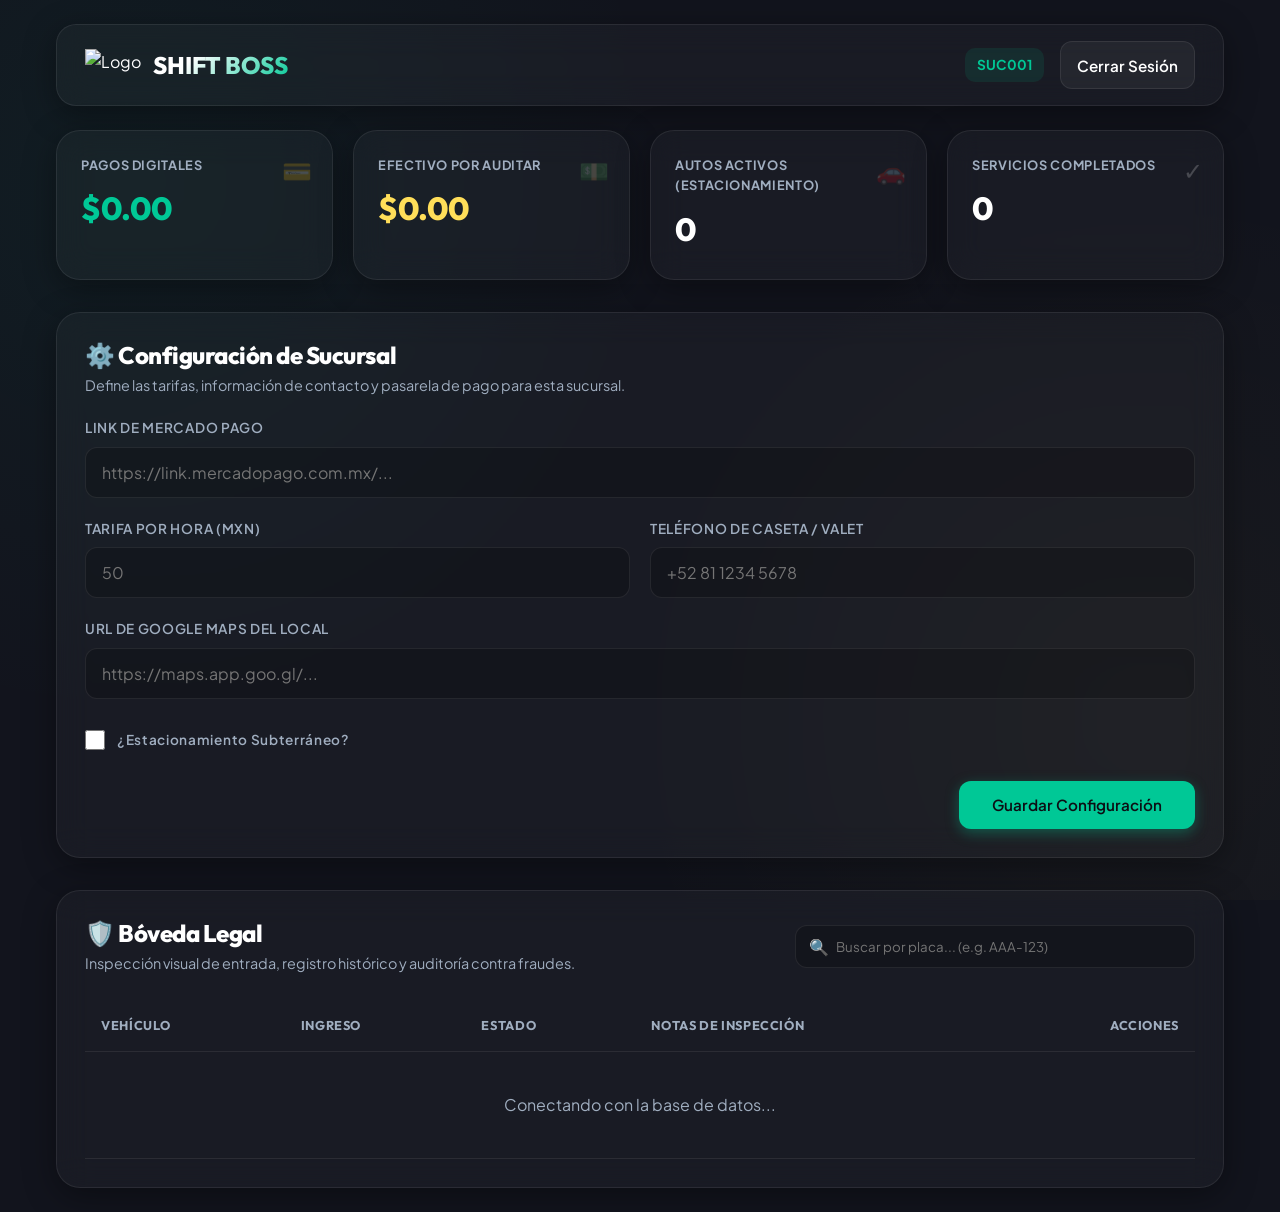
==== boss-dashboard.html @ c55bbbf1 "Add files via upload" ====
<!DOCTYPE html>
<html lang="es">
<head>
    <meta charset="UTF-8">
    <meta name="viewport" content="width=device-width, initial-scale=1.0">
    <title>Panel de Administración | Shift</title>
    
    <!-- Favicon / PWA Icon -->
    <link rel="icon" type="image/png" href="https://i.imgur.com/kLlDof4.png">
    
    <!-- Hojas de estilo -->
    <link rel="stylesheet" href="style.css">
    
    <style>
        .dashboard-header {
            display: flex;
            justify-content: space-between;
            align-items: center;
            padding: 16px 28px;
            margin-bottom: 24px;
        }

        .header-brand {
            display: flex;
            align-items: center;
            gap: 12px;
        }

        .header-actions {
            display: flex;
            align-items: center;
            gap: 16px;
        }

        .sucursal-tag {
            background: var(--primary-bg);
            color: var(--primary);
            padding: 6px 12px;
            border-radius: 10px;
            font-size: 0.85rem;
            font-weight: 700;
        }

        /* Tarjetas de Métricas */
        .metrics-grid {
            display: grid;
            grid-template-columns: repeat(4, 1fr);
            gap: 20px;
            margin-bottom: 32px;
        }

        @media (max-width: 1024px) {
            .metrics-grid {
                grid-template-columns: repeat(2, 1fr);
            }
        }

        @media (max-width: 600px) {
            .metrics-grid {
                grid-template-columns: 1fr;
            }
        }

        .metric-card {
            padding: 24px;
            text-align: left;
            position: relative;
        }

        .metric-title {
            font-size: 0.8rem;
            color: var(--text-secondary);
            text-transform: uppercase;
            letter-spacing: 0.05em;
            margin-bottom: 8px;
            font-weight: 700;
        }

        .metric-value {
            font-family: var(--font-title);
            font-size: 2rem;
            font-weight: 800;
            color: #FFFFFF;
        }

        .metric-value.highlight {
            color: var(--primary);
        }

        .metric-value.alert-value {
            color: var(--warning);
        }

        .metric-icon {
            position: absolute;
            top: 20px;
            right: 20px;
            font-size: 1.5rem;
            opacity: 0.2;
        }

        /* Bóveda Legal Table */
        .vault-section {
            padding: 28px;
        }

        .vault-header {
            display: flex;
            justify-content: space-between;
            align-items: center;
            margin-bottom: 24px;
            gap: 16px;
        }

        @media (max-width: 768px) {
            .vault-header {
                flex-direction: column;
                align-items: stretch;
            }
        }

        .search-container {
            position: relative;
            flex-grow: 1;
            max-width: 400px;
        }

        .search-input {
            width: 100%;
            padding: 12px 16px 12px 40px;
            background: rgba(0, 0, 0, 0.2);
            border: 1px solid var(--border-color);
            border-radius: 12px;
            color: #FFFFFF;
            font-family: var(--font-body);
            transition: var(--transition-smooth);
        }

        .search-input:focus {
            outline: none;
            border-color: var(--primary);
            background: rgba(0, 0, 0, 0.4);
        }

        .search-icon {
            position: absolute;
            left: 14px;
            top: 50%;
            transform: translateY(-50%);
            color: var(--text-secondary);
            font-size: 1rem;
        }

        /* Estilo de tabla */
        .table-responsive {
            width: 100%;
            overflow-x: auto;
        }

        .vault-table {
            width: 100%;
            border-collapse: collapse;
            text-align: left;
        }

        .vault-table th, .vault-table td {
            padding: 16px;
            border-bottom: 1px solid var(--border-color);
        }

        .vault-table th {
            font-family: var(--font-title);
            font-weight: 700;
            color: var(--text-secondary);
            text-transform: uppercase;
            font-size: 0.8rem;
            letter-spacing: 0.05em;
        }

        .vault-table tr:hover td {
            background: rgba(255, 255, 255, 0.01);
        }

        .vault-table td .plate-badge {
            font-family: var(--font-title);
            font-weight: 700;
            letter-spacing: 0.05em;
            font-size: 1.1rem;
            color: #FFFFFF;
        }

        /* Modal Detalles Bóveda */
        .modal-overlay {
            position: fixed;
            top: 0; left: 0; width: 100%; height: 100%;
            background: rgba(18, 20, 29, 0.95);
            backdrop-filter: blur(8px);
            z-index: 2000;
            display: none;
            align-items: center;
            justify-content: center;
            padding: 16px;
        }

        .modal-content {
            width: 100%;
            max-width: 800px;
            padding: 32px;
            max-height: 90vh;
            overflow-y: auto;
            position: relative;
        }

        .modal-close {
            position: absolute;
            top: 16px;
            right: 16px;
            background: transparent;
            border: none;
            color: var(--text-secondary);
            font-size: 1.5rem;
            cursor: pointer;
        }

        .photos-grid-detail {
            display: grid;
            grid-template-columns: repeat(5, 1fr);
            gap: 12px;
            margin-top: 20px;
        }

        @media (max-width: 768px) {
            .photos-grid-detail {
                grid-template-columns: repeat(2, 1fr);
            }
        }

        .photo-detail-item {
            border-radius: 12px;
            overflow: hidden;
            border: 1px solid var(--border-color);
            aspect-ratio: 1;
            position: relative;
            cursor: pointer;
        }

        .photo-detail-item img {
            width: 100%;
            height: 100%;
            object-fit: cover;
            transition: transform 0.3s ease;
        }

        .photo-detail-item:hover img {
            transform: scale(1.1);
        }

        .photo-label {
            position: absolute;
            bottom: 8px;
            left: 8px;
            background: rgba(0,0,0,0.8);
            color: white;
            font-size: 0.65rem;
            padding: 2px 6px;
            border-radius: 4px;
            font-weight: 600;
            text-transform: uppercase;
        }

        /* Loader */
        .spinner-overlay {
            position: fixed;
            top: 0; left: 0; width: 100%; height: 100%;
            background: rgba(18, 20, 29, 0.8);
            z-index: 3000;
            display: none;
            align-items: center;
            justify-content: center;
        }

        .spinner {
            width: 50px; height: 50px;
            border: 5px solid rgba(255,255,255,0.1);
            border-top: 5px solid var(--primary);
            border-radius: 50%;
            animation: spin 1s linear infinite;
        }

        @keyframes spin {
            0% { transform: rotate(0deg); }
            100% { transform: rotate(360deg); }
        }

        @media (max-width: 600px) {
            #config-form {
                grid-template-columns: 1fr !important;
            }
            #config-form > div {
                grid-column: span 1 !important;
            }

            /* Tabla de Bóveda Legal responsiva en móvil */
            .vault-table, .vault-table tbody, .vault-table tr, .vault-table td {
                display: block;
                width: 100%;
            }

            .vault-table thead {
                display: none;
            }

            .vault-table tr {
                background: rgba(255, 255, 255, 0.02);
                border: 1px solid var(--border-color);
                border-radius: 16px;
                padding: 16px;
                margin-bottom: 16px;
            }

            .vault-table td {
                padding: 10px 0;
                border-bottom: 1px solid rgba(255, 255, 255, 0.04);
                display: flex;
                justify-content: space-between;
                align-items: center;
                text-align: right;
            }

            .vault-table td:last-child {
                border-bottom: none;
                padding-bottom: 0;
                margin-top: 8px;
            }

            .vault-table td::before {
                content: attr(data-label);
                font-family: var(--font-title);
                font-weight: 700;
                color: var(--text-secondary);
                text-transform: uppercase;
                font-size: 0.75rem;
                text-align: left;
            }
        }
    </style>
</head>
<body>

    <!-- Spinner -->
    <div id="loading-spinner" class="spinner-overlay">
        <div class="spinner"></div>
    </div>

    <!-- Contenedor principal -->
    <div class="app-container">
        
        <!-- Header -->
        <header class="navbar glass-panel dashboard-header">
            <div class="header-brand">
                <img src="https://i.imgur.com/NQ2yinY.png" alt="Logo" style="height: 32px;">
                <span class="brand-name">SHIFT BOSS</span>
            </div>
            <div class="header-actions">
                <span class="sucursal-tag" id="sucursal-badge">SUC001</span>
                <button id="btn-logout" class="btn btn-secondary" style="padding: 8px 16px;">Cerrar Sesión</button>
            </div>
        </header>

        <!-- Fila de Métricas -->
        <section class="metrics-grid">
            <!-- Pagos Digitales Stripe -->
            <div class="glass-panel metric-card">
                <span class="metric-icon">💳</span>
                <div class="metric-title">Pagos Digitales</div>
                <div class="metric-value highlight" id="metric-stripe">$0.00</div>
            </div>

            <!-- Efectivo por Auditar -->
            <div class="glass-panel metric-card">
                <span class="metric-icon">💵</span>
                <div class="metric-title">Efectivo por Auditar</div>
                <div class="metric-value alert-value" id="metric-cash">$0.00</div>
            </div>

            <!-- Vehículos Activos -->
            <div class="glass-panel metric-card">
                <span class="metric-icon">🚗</span>
                <div class="metric-title">Autos Activos (Estacionamiento)</div>
                <div class="metric-value" id="metric-active">0</div>
            </div>

            <!-- Autos Entregados -->
            <div class="glass-panel metric-card">
                <span class="metric-icon">✓</span>
                <div class="metric-title">Servicios Completados</div>
                <div class="metric-value" id="metric-delivered">0</div>
            </div>
        </section>

        <!-- Configuración de Sucursal -->
        <section class="glass-panel" style="padding: 28px; margin-bottom: 32px;">
            <h2 style="font-family: var(--font-title); margin-bottom: 4px;">⚙️ Configuración de Sucursal</h2>
            <p style="font-size: 0.9rem; color: var(--text-secondary); margin-bottom: 20px;">
                Define las tarifas, información de contacto y pasarela de pago para esta sucursal.
            </p>
            <form id="config-form" style="display: grid; grid-template-columns: repeat(2, 1fr); gap: 20px;">
                <div class="form-group" style="grid-column: span 2; margin-bottom: 0;">
                    <label for="payment-link-input" class="form-label">Link de Mercado Pago</label>
                    <input type="url" id="payment-link-input" class="form-control" placeholder="https://link.mercadopago.com.mx/..." autocomplete="off">
                </div>
                <div class="form-group" style="margin-bottom: 0;">
                    <label for="tarifa-input" class="form-label">Tarifa por Hora (MXN)</label>
                    <input type="number" id="tarifa-input" class="form-control" placeholder="50" min="0" autocomplete="off">
                </div>
                <div class="form-group" style="margin-bottom: 0;">
                    <label for="phone-input" class="form-label">Teléfono de Caseta / Valet</label>
                    <input type="tel" id="phone-input" class="form-control" placeholder="+52 81 1234 5678" autocomplete="off">
                </div>
                <div class="form-group" style="grid-column: span 2; margin-bottom: 0;">
                    <label for="maps-input" class="form-label">URL de Google Maps del Local</label>
                    <input type="url" id="maps-input" class="form-control" placeholder="https://maps.app.goo.gl/..." autocomplete="off">
                </div>
                <div class="form-group" style="grid-column: span 2; flex-direction: row; align-items: center; gap: 12px; margin-top: 10px; margin-bottom: 0;">
                    <input type="checkbox" id="sotano-checkbox" style="width: 20px; height: 20px; accent-color: var(--primary); cursor: pointer;">
                    <label for="sotano-checkbox" class="form-label" style="margin-bottom: 0; cursor: pointer; text-transform: none;">¿Estacionamiento Subterráneo?</label>
                </div>
                <div style="grid-column: span 2; text-align: right; margin-top: 10px;">
                    <button type="button" id="btn-save-config" class="btn btn-primary" style="padding: 12px 32px;">Guardar Configuración</button>
                </div>
            </form>
        </section>

        <!-- Bóveda Legal -->
        <section class="glass-panel vault-section">
            <div class="vault-header">
                <div>
                    <h2 style="font-family: var(--font-title); margin-bottom: 4px;">🛡️ Bóveda Legal</h2>
                    <p style="font-size: 0.9rem; color: var(--text-secondary);">Inspección visual de entrada, registro histórico y auditoría contra fraudes.</p>
                </div>
                
                <!-- Buscador por Placas -->
                <div class="search-container">
                    <span class="search-icon">🔍</span>
                    <input type="text" id="vault-search" class="search-input" placeholder="Buscar por placa... (e.g. AAA-123)">
                </div>
            </div>

            <div class="table-responsive">
                <table class="vault-table">
                    <thead>
                        <tr>
                            <th>Vehículo</th>
                            <th>Ingreso</th>
                            <th>Estado</th>
                            <th>Notas de Inspección</th>
                            <th style="text-align: right;">Acciones</th>
                        </tr>
                    </thead>
                    <tbody id="vault-table-body">
                        <tr>
                            <td colspan="5" style="text-align: center; color: var(--text-secondary); padding: 40px 0;">
                                Conectando con la base de datos...
                            </td>
                        </tr>
                    </tbody>
                </table>
            </div>
        </section>

    </div>

    <!-- MODAL DETALLES AUTO (BÓVEDA LEGAL) -->
    <div id="modal-detalle" class="modal-overlay">
        <div class="glass-panel modal-content">
            <button class="modal-close" id="btn-close-modal">&times;</button>
            
            <div style="border-bottom: 1px solid var(--border-color); padding-bottom: 20px; margin-bottom: 24px;">
                <span style="font-size: 0.8rem; color: var(--text-secondary); font-weight: 700; text-transform: uppercase; letter-spacing: 0.05em;">Expediente de Vehículo</span>
                <h2 style="font-family: var(--font-title); font-size: 2.2rem; color: var(--primary); margin-top: 4px;" id="modal-detail-plate">AAA-123-A</h2>
                <div style="font-size: 0.85rem; color: var(--text-secondary); margin-top: 4px;" id="modal-detail-time">Ingreso: 05/06/2026 18:00</div>
            </div>

            <!-- Notas de daños -->
            <div class="form-group" style="margin-bottom: 28px;">
                <label class="form-label">Notas de inspección registradas</label>
                <div style="padding: 16px; background: rgba(0,0,0,0.2); border-radius: 12px; border: 1px solid var(--border-color); color: #FFFFFF;" id="modal-detail-notes">
                    Ninguna nota de daños registrada al ingreso.
                </div>
            </div>

            <!-- Fotos de inspección en alta calidad -->
            <label class="form-label">Fotografías Obligatorias de Inspección (5 Ángulos)</label>
            <div class="photos-grid-detail" id="modal-detail-photos">
                <!-- Inyectadas por JS -->
            </div>
        </div>
    </div>

    <!-- SCRIPT DE FIREBASE Y LÓGICA -->
    <script type="module">
        import { db } from "./firebase-config.js";
        import { 
            collection, 
            onSnapshot, 
            query, 
            where,
            doc,
            getDoc,
            setDoc
        } from "https://www.gstatic.com/firebasejs/10.8.0/firebase-firestore.js";

        // Protección de Ruta
        const sucursal = localStorage.getItem('shift_sucursal');
        const role = localStorage.getItem('shift_role');
        const session = localStorage.getItem('shift_session');

        if (!session || role !== 'boss' || !sucursal) {
            window.location.href = 'login.html';
        }

        document.getElementById('sucursal-badge').textContent = sucursal;

        // Configuración de Sucursal
        let tarifaHora = 50;
        const sucursalDocRef = doc(db, "sucursales", sucursal);

        async function loadSucursalConfig() {
            try {
                const docSnap = await getDoc(sucursalDocRef);
                if (docSnap.exists()) {
                    const sData = docSnap.data();
                    if (sData.paymentLink) document.getElementById('payment-link-input').value = sData.paymentLink;
                    if (sData.tarifaHora !== undefined) {
                        tarifaHora = Number(sData.tarifaHora);
                        document.getElementById('tarifa-input').value = tarifaHora;
                    } else {
                        document.getElementById('tarifa-input').value = 50;
                    }
                    if (sData.telefono) document.getElementById('phone-input').value = sData.telefono;
                    if (sData.ubicacionUrl) document.getElementById('maps-input').value = sData.ubicacionUrl;
                    if (sData.esSotano !== undefined) document.getElementById('sotano-checkbox').checked = sData.esSotano;
                } else {
                    document.getElementById('tarifa-input').value = 50;
                }
                updateMetrics();
            } catch (err) {
                console.error("Error al cargar configuración de sucursal:", err);
            }
        }
        loadSucursalConfig();

        // Guardar Configuración de Sucursal
        document.getElementById('btn-save-config').addEventListener('click', async () => {
            const paymentLink = document.getElementById('payment-link-input').value.trim();
            const tarifaInput = document.getElementById('tarifa-input').value.trim();
            const telefono = document.getElementById('phone-input').value.trim();
            const ubicacionUrl = document.getElementById('maps-input').value.trim();
            const esSotano = document.getElementById('sotano-checkbox').checked;

            if (tarifaInput === "" || isNaN(tarifaInput) || Number(tarifaInput) < 0) {
                alert("Por favor ingresa una tarifa por hora válida (mayor o igual a 0).");
                return;
            }

            const parsedTarifa = Number(tarifaInput);
            
            const spinner = document.getElementById('loading-spinner');
            spinner.style.display = 'flex';

            try {
                await setDoc(sucursalDocRef, {
                    paymentLink: paymentLink,
                    tarifaHora: parsedTarifa,
                    telefono: telefono,
                    ubicacionUrl: ubicacionUrl,
                    esSotano: esSotano
                }, { merge: true });
                
                tarifaHora = parsedTarifa;
                updateMetrics();
                alert("Configuración de sucursal guardada exitosamente.");
            } catch (err) {
                console.error("Error al guardar configuración:", err);
                alert("Ocurrió un error al guardar la configuración.");
            } finally {
                spinner.style.display = 'none';
            }
        });

        // Cierre de Sesión
        document.getElementById('btn-logout').addEventListener('click', () => {
            localStorage.clear();
            window.location.href = 'login.html';
        });

        // Buscador de Placas
        const searchInput = document.getElementById('vault-search');
        let allTickets = [];

        searchInput.addEventListener('input', () => {
            filterAndRenderTable();
        });

        // Modales
        const modalDetalle = document.getElementById('modal-detalle');
        document.getElementById('btn-close-modal').addEventListener('click', () => {
            modalDetalle.style.display = 'none';
        });

        // Suscripción Real-Time a Firestore de la sucursal
        const qBranchTickets = query(
            collection(db, "tickets"),
            where("sucursalId", "==", sucursal)
        );

        const spinner = document.getElementById('loading-spinner');
        spinner.style.display = 'flex';

        onSnapshot(qBranchTickets, (snapshot) => {
            spinner.style.display = 'none';
            allTickets = [];
            
            snapshot.forEach(docSnap => {
                allTickets.push({
                    id: docSnap.id,
                    ...docSnap.data()
                });
            });

            // Ordenar por fecha de creación desc
            allTickets.sort((a, b) => {
                const dateA = a.createdAt?.toDate() || new Date(0);
                const dateB = b.createdAt?.toDate() || new Date(0);
                return dateB - dateA;
            });

            updateMetrics();
            filterAndRenderTable();

        }, (err) => {
            console.error("Dashboard subscription error:", err);
            spinner.style.display = 'none';
            document.getElementById('vault-table-body').innerHTML = `
                <tr>
                    <td colspan="5" style="text-align: center; color: var(--danger); padding: 40px 0;">
                        Error al conectar con la base de datos en tiempo real. Por favor configura firebase-config.js.
                    </td>
                </tr>`;
        });

        // Calcular Métricas
        function updateMetrics() {
            let digitalRevenue = 0;
            let cashRevenue = 0;
            let activeCount = 0;
            let deliveredCount = 0;

            allTickets.forEach(t => {
                // Calcular cobro basado en tarifaHora dinámica de la sucursal (por hora o fracción)
                let price = tarifaHora;
                if (t.createdAt && t.updatedAt) {
                    const entry = t.createdAt.toDate();
                    const exit = t.updatedAt.toDate();
                    const diffMins = Math.floor((exit - entry) / 60000);
                    const hours = Math.max(1, Math.ceil(diffMins / 60));
                    price = hours * tarifaHora;
                }

                // Sumar ingresos si está pagado o entregado
                if (t.status === 'pagado' || t.status === 'entregado') {
                    if (t.metodoPago === 'stripe' || t.metodoPago === 'digital') {
                        digitalRevenue += price;
                    } else if (t.metodoPago === 'efectivo') {
                        cashRevenue += price;
                    }
                }

                // Conteo de estados
                if (t.status === 'entregado') {
                    deliveredCount++;
                } else {
                    activeCount++;
                }
            });

            document.getElementById('metric-stripe').textContent = `$${digitalRevenue.toFixed(2)} MXN`;
            document.getElementById('metric-cash').textContent = `$${cashRevenue.toFixed(2)} MXN`;
            document.getElementById('metric-active').textContent = activeCount;
            document.getElementById('metric-delivered').textContent = deliveredCount;
        }

        // Renderizado e Filtro de Tabla
        function filterAndRenderTable() {
            const tableBody = document.getElementById('vault-table-body');
            const searchVal = searchInput.value.trim().toUpperCase();
            
            const filtered = allTickets.filter(t => t.plate.includes(searchVal));
            tableBody.innerHTML = '';

            if (filtered.length === 0) {
                tableBody.innerHTML = `
                    <tr>
                        <td colspan="5" style="text-align: center; color: var(--text-secondary); padding: 40px 0;">
                            No se encontraron vehículos.
                        </td>
                    </tr>`;
                return;
            }

            filtered.forEach(t => {
                const tr = document.createElement('tr');
                
                // Formato Fecha
                const dateStr = t.createdAt 
                    ? t.createdAt.toDate().toLocaleString('es-MX', { dateStyle: 'short', timeStyle: 'short' }) 
                    : 'Reciente';

                // Badge de Estado
                let statusBadge = '';
                if (t.status === 'estacionado') {
                    statusBadge = '<span class="status-badge status-estacionado">Estacionado</span>';
                } else if (t.status === 'solicitado') {
                    statusBadge = `<span class="status-badge status-solicitado">${t.metodoPago === 'efectivo' ? 'Solicitado - Efectivo' : 'Solicitado'}</span>`;
                } else if (t.status === 'pagado') {
                    statusBadge = '<span class="status-badge status-pagado">Pagado</span>';
                } else if (t.status === 'entregado') {
                    statusBadge = '<span class="status-badge status-entregado">Entregado</span>';
                }

                // Cortar notas largas
                const noteDisplay = t.notes 
                    ? (t.notes.length > 50 ? t.notes.substring(0, 50) + '...' : t.notes) 
                    : '<span style="color: rgba(255,255,255,0.25);">Sin notas de daños</span>';

                tr.innerHTML = `
                    <td data-label="Vehículo"><span class="plate-badge">${t.plate}</span></td>
                    <td data-label="Ingreso"><span style="font-size: 0.9rem; color: var(--text-secondary);">${dateStr}</span></td>
                    <td data-label="Estado">${statusBadge}</td>
                    <td data-label="Notas"><span style="font-size: 0.9rem; color: var(--text-secondary);">${noteDisplay}</span></td>
                    <td data-label="Acción" style="text-align: right;">
                        <button class="btn btn-secondary btn-detail-trigger" data-id="${t.id}" style="padding: 6px 12px; font-size: 0.8rem; width: 100%; min-height: 36px; justify-content: center;">
                            Ver Inspección
                        </button>
                    </td>
                `;

                tr.querySelector('.btn-detail-trigger').addEventListener('click', () => {
                    openDetailModal(t);
                });

                tableBody.appendChild(tr);
            });
        }

        // Abrir Modal de Bóveda Legal con Detalles Completos y 5 Fotos
        function openDetailModal(ticket) {
            document.getElementById('modal-detail-plate').textContent = ticket.plate;
            
            const dateStr = ticket.createdAt 
                ? ticket.createdAt.toDate().toLocaleString('es-MX', { dateStyle: 'medium', timeStyle: 'short' }) 
                : 'Reciente';
            document.getElementById('modal-detail-time').textContent = `Ingreso: ${dateStr}`;
            
            document.getElementById('modal-detail-notes').textContent = ticket.notes || "Ninguna nota de daños registrada al ingreso.";
            
            const photosContainer = document.getElementById('modal-detail-photos');
            photosContainer.innerHTML = '';

            const orderedKeys = ['frente', 'atras', 'izq', 'der', 'techo'];
            let count = 0;

            orderedKeys.forEach(key => {
                if (ticket.photos && ticket.photos[key]) {
                    count++;
                    const photoDiv = document.createElement('div');
                    photoDiv.className = 'photo-detail-item';
                    photoDiv.innerHTML = `
                        <img src="${ticket.photos[key]}" alt="Foto ${key}">
                        <div class="photo-label">${key}</div>
                    `;
                    
                    // Click para ver en grande en pestaña aparte
                    photoDiv.addEventListener('click', () => {
                        window.open(ticket.photos[key], '_blank');
                    });
                    
                    photosContainer.appendChild(photoDiv);
                }
            });

            if (count === 0) {
                photosContainer.innerHTML = '<div style="grid-column: span 5; text-align: center; color: var(--text-secondary); padding: 20px 0;">No se registraron fotos para este vehículo.</div>';
            }

            modalDetalle.style.display = 'flex';
        }
    </script>
</body>
</html>
---- style.css ----
@import url('https://fonts.googleapis.com/css2?family=Outfit:wght@400;600;800&family=Plus+Jakarta+Sans:wght@400;500;600;700&display=swap');

/* variables del sistema de diseño */
:root {
    --bg-base: #12141D;
    --bg-card: rgba(255, 255, 255, 0.03);
    --bg-card-hover: rgba(255, 255, 255, 0.06);
    --border-color: rgba(255, 255, 255, 0.08);
    --border-hover: rgba(255, 255, 255, 0.15);
    
    --primary: #00C896;          /* Verde Teal / Neón */
    --primary-glow: rgba(0, 200, 150, 0.35);
    --primary-bg: rgba(0, 200, 150, 0.1);
    
    --warning: #ffde59;          /* Amarillo Alerta/Pendiente */
    --warning-glow: rgba(255, 222, 89, 0.35);
    --warning-bg: rgba(255, 222, 89, 0.1);
    
    --danger: #ff5e5e;
    --danger-glow: rgba(255, 94, 94, 0.35);
    
    --text-primary: #FFFFFF;
    --text-secondary: #A0AEC0;
    
    --font-title: 'Outfit', sans-serif;
    --font-body: 'Plus Jakarta Sans', sans-serif;
    
    --glass-blur: blur(16px);
    --transition-smooth: all 0.3s cubic-bezier(0.4, 0, 0.2, 1);
}

/* reset básico */
* {
    margin: 0;
    padding: 0;
    box-sizing: border-box;
}

body {
    background-color: var(--bg-base);
    color: var(--text-primary);
    font-family: var(--font-body);
    min-height: 100vh;
    overflow-x: hidden;
    line-height: 1.6;
    background-image: 
        radial-gradient(circle at 10% 20%, rgba(0, 200, 150, 0.05) 0%, transparent 40%),
        radial-gradient(circle at 90% 80%, rgba(255, 222, 89, 0.03) 0%, transparent 40%);
    background-attachment: fixed;
    padding-top: env(safe-area-inset-top, 0px);
    padding-bottom: env(safe-area-inset-bottom, 24px);
    padding-left: env(safe-area-inset-left, 0px);
    padding-right: env(safe-area-inset-right, 0px);
}

/* tipografía */
h1, h2, h3, h4, h5, h6 {
    font-family: var(--font-title);
    font-weight: 800;
    letter-spacing: -0.02em;
    line-height: 1.2;
}

p {
    color: var(--text-secondary);
}

/* efectos glassmorphism (liquid glass) */
.glass-panel {
    background: var(--bg-card);
    backdrop-filter: var(--glass-blur);
    -webkit-backdrop-filter: var(--glass-blur);
    border: 1px solid var(--border-color);
    border-radius: 24px;
    box-shadow: 0 8px 32px 0 rgba(0, 0, 0, 0.37);
    transition: var(--transition-smooth);
}

@media (hover: hover) {
    .glass-panel:hover {
        border-color: var(--border-hover);
        background: var(--bg-card-hover);
    }
}

.glass-panel:active {
    background: rgba(255, 255, 255, 0.05);
}

/* contenedores principales */
.app-container {
    max-width: 1200px;
    margin: 0 auto;
    padding: 24px 16px;
}

/* header & navbar */
.navbar {
    display: flex;
    justify-content: space-between;
    align-items: center;
    padding: 16px 24px;
    margin-bottom: 32px;
    border-radius: 20px;
}

.brand {
    display: flex;
    align-items: center;
    gap: 12px;
}

.brand-logo {
    height: 36px;
    object-fit: contain;
}

.brand-name {
    font-size: 1.5rem;
    font-family: var(--font-title);
    font-weight: 800;
    background: linear-gradient(135deg, var(--text-primary) 30%, var(--primary) 100%);
    -webkit-background-clip: text;
    -webkit-text-fill-color: transparent;
}

/* botones premium */
.btn {
    display: inline-flex;
    align-items: center;
    justify-content: center;
    gap: 8px;
    padding: 12px 24px;
    min-height: 48px; /* Touch target standard */
    border-radius: 12px;
    font-family: var(--font-body);
    font-weight: 600;
    font-size: 0.95rem;
    cursor: pointer;
    transition: var(--transition-smooth);
    border: 1px solid transparent;
    text-decoration: none;
    touch-action: manipulation;
    user-select: none;
}

.btn:active {
    transform: scale(0.97);
}

.btn-primary {
    background-color: var(--primary);
    color: #0c0e14;
    box-shadow: 0 4px 14px 0 var(--primary-glow);
}

@media (hover: hover) {
    .btn-primary:hover {
        background-color: #00b084;
        box-shadow: 0 6px 20px 0 var(--primary-glow);
        transform: translateY(-2px);
    }
}

.btn-primary:active {
    background-color: #009670;
}

.btn-secondary {
    background-color: rgba(255, 255, 255, 0.05);
    color: var(--text-primary);
    border: 1px solid var(--border-color);
}

@media (hover: hover) {
    .btn-secondary:hover {
        background-color: rgba(255, 255, 255, 0.1);
        border-color: var(--border-hover);
        transform: translateY(-2px);
    }
}

.btn-secondary:active {
    background-color: rgba(255, 255, 255, 0.15);
}

.btn-danger {
    background-color: var(--danger);
    color: white;
    box-shadow: 0 4px 14px 0 var(--danger-glow);
}

@media (hover: hover) {
    .btn-danger:hover {
        background-color: #e54d4d;
        box-shadow: 0 6px 20px 0 var(--danger-glow);
        transform: translateY(-2px);
    }
}

.btn-danger:active {
    background-color: #c93d3d;
}

.btn-outline-primary {
    background-color: transparent;
    color: var(--primary);
    border: 1px solid var(--primary);
}

@media (hover: hover) {
    .btn-outline-primary:hover {
        background-color: var(--primary-bg);
        box-shadow: 0 4px 12px 0 var(--primary-glow);
        transform: translateY(-2px);
    }
}

.btn-outline-primary:active {
    background-color: rgba(0, 200, 150, 0.2);
}

/* formularios brutalistas / glass */
.form-group {
    margin-bottom: 20px;
    display: flex;
    flex-direction: column;
    gap: 8px;
}

.form-label {
    font-size: 0.85rem;
    font-weight: 600;
    color: var(--text-secondary);
    text-transform: uppercase;
    letter-spacing: 0.05em;
}

.form-control {
    width: 100%;
    padding: 14px 16px;
    background: rgba(0, 0, 0, 0.2);
    border: 1px solid var(--border-color);
    border-radius: 12px;
    color: var(--text-primary);
    font-family: var(--font-body);
    font-size: 16px; /* Prevents auto-zoom on iOS Safari */
    transition: var(--transition-smooth);
    min-height: 48px;
}

.form-control:focus {
    outline: none;
    border-color: var(--primary);
    box-shadow: 0 0 0 2px var(--primary-glow);
    background: rgba(0, 0, 0, 0.4);
}

/* tarjetas y estados */
.status-badge {
    display: inline-flex;
    align-items: center;
    gap: 6px;
    padding: 6px 12px;
    border-radius: 20px;
    font-size: 0.8rem;
    font-weight: 700;
    text-transform: uppercase;
}

.status-estacionado {
    background-color: rgba(160, 174, 192, 0.1);
    color: var(--text-secondary);
    border: 1px solid rgba(160, 174, 192, 0.2);
}

.status-solicitado {
    background-color: var(--warning-bg);
    color: var(--warning);
    border: 1px solid rgba(255, 222, 89, 0.2);
    animation: alert-pulse 2s infinite ease-in-out;
}

.status-pagado {
    background-color: var(--primary-bg);
    color: var(--primary);
    border: 1px solid rgba(0, 200, 150, 0.2);
}

.status-entregado {
    background-color: rgba(255, 255, 255, 0.05);
    color: rgba(255, 255, 255, 0.4);
    border: 1px solid rgba(255, 255, 255, 0.05);
}

/* animaciones */
@keyframes alert-pulse {
    0% {
        box-shadow: 0 0 0 0 rgba(255, 222, 89, 0.4);
    }
    70% {
        box-shadow: 0 0 0 10px rgba(255, 222, 89, 0);
    }
    100% {
        box-shadow: 0 0 0 0 rgba(255, 222, 89, 0);
    }
}

@keyframes fade-in {
    from { opacity: 0; transform: translateY(10px); }
    to { opacity: 1; transform: translateY(0); }
}

.animated-fade-in {
    animation: fade-in 0.5s cubic-bezier(0.4, 0, 0.2, 1) forwards;
}

/* utilidades de espaciado y grids */
/* utilidades de espaciado y grids adaptables a móviles y plegables */
.grid-2 {
    display: grid;
    grid-template-columns: 1fr;
    gap: 20px;
}

.grid-3 {
    display: grid;
    grid-template-columns: 1fr;
    gap: 24px;
}

/* Dispositivos plegables (unfolded), tablets y móviles apaisados */
@media (min-width: 600px) {
    .grid-2 {
        grid-template-columns: repeat(2, 1fr);
    }
    .grid-3 {
        grid-template-columns: repeat(2, 1fr);
    }
}

/* Pantallas grandes / Escritorio */
@media (min-width: 960px) {
    .grid-3 {
        grid-template-columns: repeat(3, 1fr);
    }
}

/* Remoción de recuadros ficticios en móviles (Full-Bleed / Clean layout) */
@media (max-width: 600px) {
    .glass-panel {
        background: transparent !important;
        border: none !important;
        box-shadow: none !important;
        backdrop-filter: none !important;
        -webkit-backdrop-filter: none !important;
        border-radius: 0 !important;
        padding: 16px 0 !important;
    }

    /* Limpiar tarjetas de listas para que no parezcan cajas flotando */
    .ticket-card, .plan-card, .feature-card {
        background: transparent !important;
        border: none !important;
        border-bottom: 1px solid rgba(255, 255, 255, 0.08) !important;
        border-radius: 0 !important;
        box-shadow: none !important;
        padding: 20px 0 !important;
        margin-bottom: 0 !important;
    }

    .plan-card.featured {
        border-bottom: 2px solid var(--primary) !important;
    }

    /* Quitar bordes y fondos de Bento Cards en móvil */
    .bento-card {
        background: transparent !important;
        border: none !important;
        box-shadow: none !important;
        border-bottom: 1px solid rgba(255, 255, 255, 0.08) !important;
        border-radius: 0 !important;
        padding: 20px 0 !important;
    }

    .bento-card:last-child {
        border-bottom: none !important;
    }

    .app-container {
        padding: 16px 16px env(safe-area-inset-bottom, 24px) !important;
    }

    header.navbar {
        border-bottom: 1px solid rgba(255, 255, 255, 0.08) !important;
        border-radius: 0 !important;
        padding: 16px 0 !important;
        margin-bottom: 16px !important;
        background: transparent !important;
        border-top: none !important;
        border-left: none !important;
        border-right: none !important;
        box-shadow: none !important;
    }

    /* Modales deben mantener fondo oscuro para legibilidad */
    .modal-content {
        background: #181a24 !important;
        border: 1px solid rgba(255, 255, 255, 0.1) !important;
        border-radius: 20px !important;
        padding: 24px 20px !important;
        box-shadow: 0 10px 30px rgba(0, 0, 0, 0.6) !important;
        backdrop-filter: blur(20px) !important;
        -webkit-backdrop-filter: blur(20px) !important;
    }
}
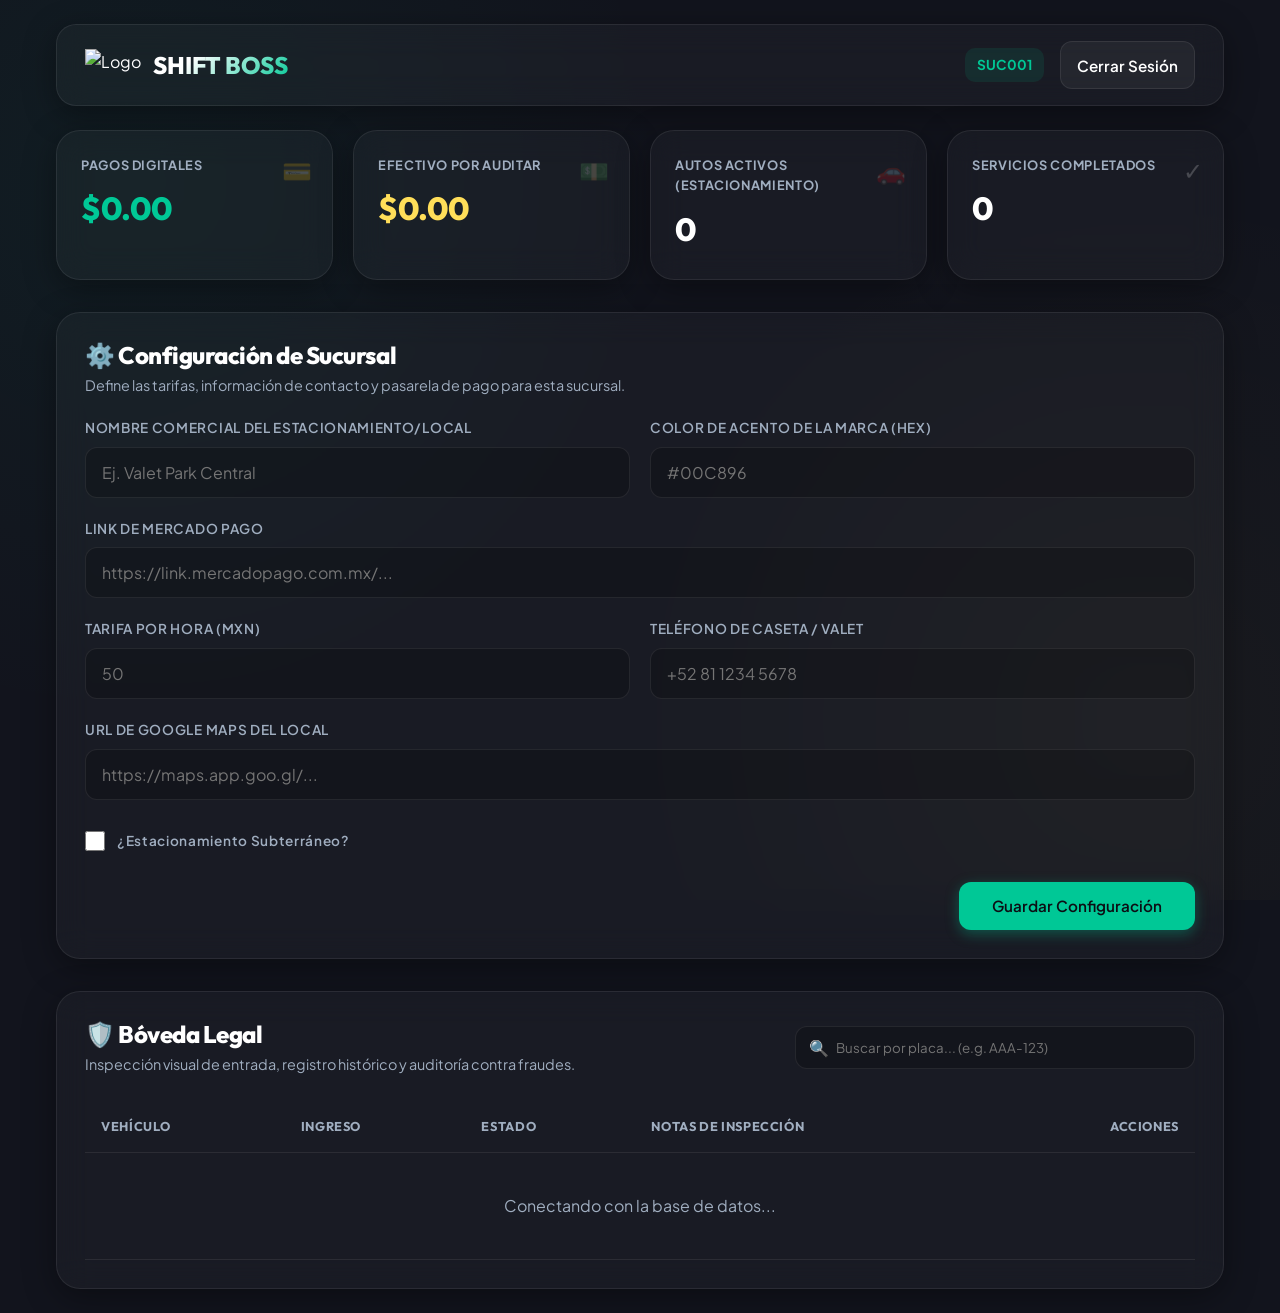
==== commit beef4f10: "Add files via upload" ====
--- a/boss-dashboard.html
+++ b/boss-dashboard.html
@@ -405,6 +405,14 @@
                 Define las tarifas, información de contacto y pasarela de pago para esta sucursal.
             </p>
             <form id="config-form" style="display: grid; grid-template-columns: repeat(2, 1fr); gap: 20px;">
+                <div class="form-group" style="margin-bottom: 0;">
+                    <label for="brand-name-input" class="form-label">Nombre Comercial del Estacionamiento/Local</label>
+                    <input type="text" id="brand-name-input" class="form-control" placeholder="Ej. Valet Park Central" autocomplete="off">
+                </div>
+                <div class="form-group" style="margin-bottom: 0;">
+                    <label for="color-input" class="form-label">Color de Acento de la Marca (HEX)</label>
+                    <input type="text" id="color-input" class="form-control" placeholder="#00C896" autocomplete="off">
+                </div>
                 <div class="form-group" style="grid-column: span 2; margin-bottom: 0;">
                     <label for="payment-link-input" class="form-label">Link de Mercado Pago</label>
                     <input type="url" id="payment-link-input" class="form-control" placeholder="https://link.mercadopago.com.mx/..." autocomplete="off">
@@ -530,6 +538,14 @@
                 const docSnap = await getDoc(sucursalDocRef);
                 if (docSnap.exists()) {
                     const sData = docSnap.data();
+                    if (sData.nombreEstacionamiento) document.getElementById('brand-name-input').value = sData.nombreEstacionamiento;
+                    if (sData.colorAcento) {
+                        document.getElementById('color-input').value = sData.colorAcento;
+                        // Aplicar color de acento de marca al panel boss para consistencia
+                        document.documentElement.style.setProperty('--primary', sData.colorAcento);
+                        document.documentElement.style.setProperty('--primary-glow', sData.colorAcento + '59');
+                        document.documentElement.style.setProperty('--primary-bg', sData.colorAcento + '1a');
+                    }
                     if (sData.paymentLink) document.getElementById('payment-link-input').value = sData.paymentLink;
                     if (sData.tarifaHora !== undefined) {
                         tarifaHora = Number(sData.tarifaHora);
@@ -552,12 +568,19 @@
 
         // Guardar Configuración de Sucursal
         document.getElementById('btn-save-config').addEventListener('click', async () => {
+            const nombreEstacionamiento = document.getElementById('brand-name-input').value.trim();
+            const colorAcento = document.getElementById('color-input').value.trim();
             const paymentLink = document.getElementById('payment-link-input').value.trim();
             const tarifaInput = document.getElementById('tarifa-input').value.trim();
             const telefono = document.getElementById('phone-input').value.trim();
             const ubicacionUrl = document.getElementById('maps-input').value.trim();
             const esSotano = document.getElementById('sotano-checkbox').checked;
 
+            if (colorAcento !== "" && !/^#[0-9A-Fa-f]{6}$/.test(colorAcento)) {
+                alert("El color de acento debe ser un formato HEX de 6 dígitos válido (ej. #00C896).");
+                return;
+            }
+
             if (tarifaInput === "" || isNaN(tarifaInput) || Number(tarifaInput) < 0) {
                 alert("Por favor ingresa una tarifa por hora válida (mayor o igual a 0).");
                 return;
@@ -570,12 +593,21 @@
 
             try {
                 await setDoc(sucursalDocRef, {
+                    nombreEstacionamiento: nombreEstacionamiento,
+                    colorAcento: colorAcento,
                     paymentLink: paymentLink,
                     tarifaHora: parsedTarifa,
                     telefono: telefono,
                     ubicacionUrl: ubicacionUrl,
                     esSotano: esSotano
                 }, { merge: true });
+                
+                // Aplicar el color de acento dinámicamente en caliente
+                if (colorAcento) {
+                    document.documentElement.style.setProperty('--primary', colorAcento);
+                    document.documentElement.style.setProperty('--primary-glow', colorAcento + '59');
+                    document.documentElement.style.setProperty('--primary-bg', colorAcento + '1a');
+                }
                 
                 tarifaHora = parsedTarifa;
                 updateMetrics();
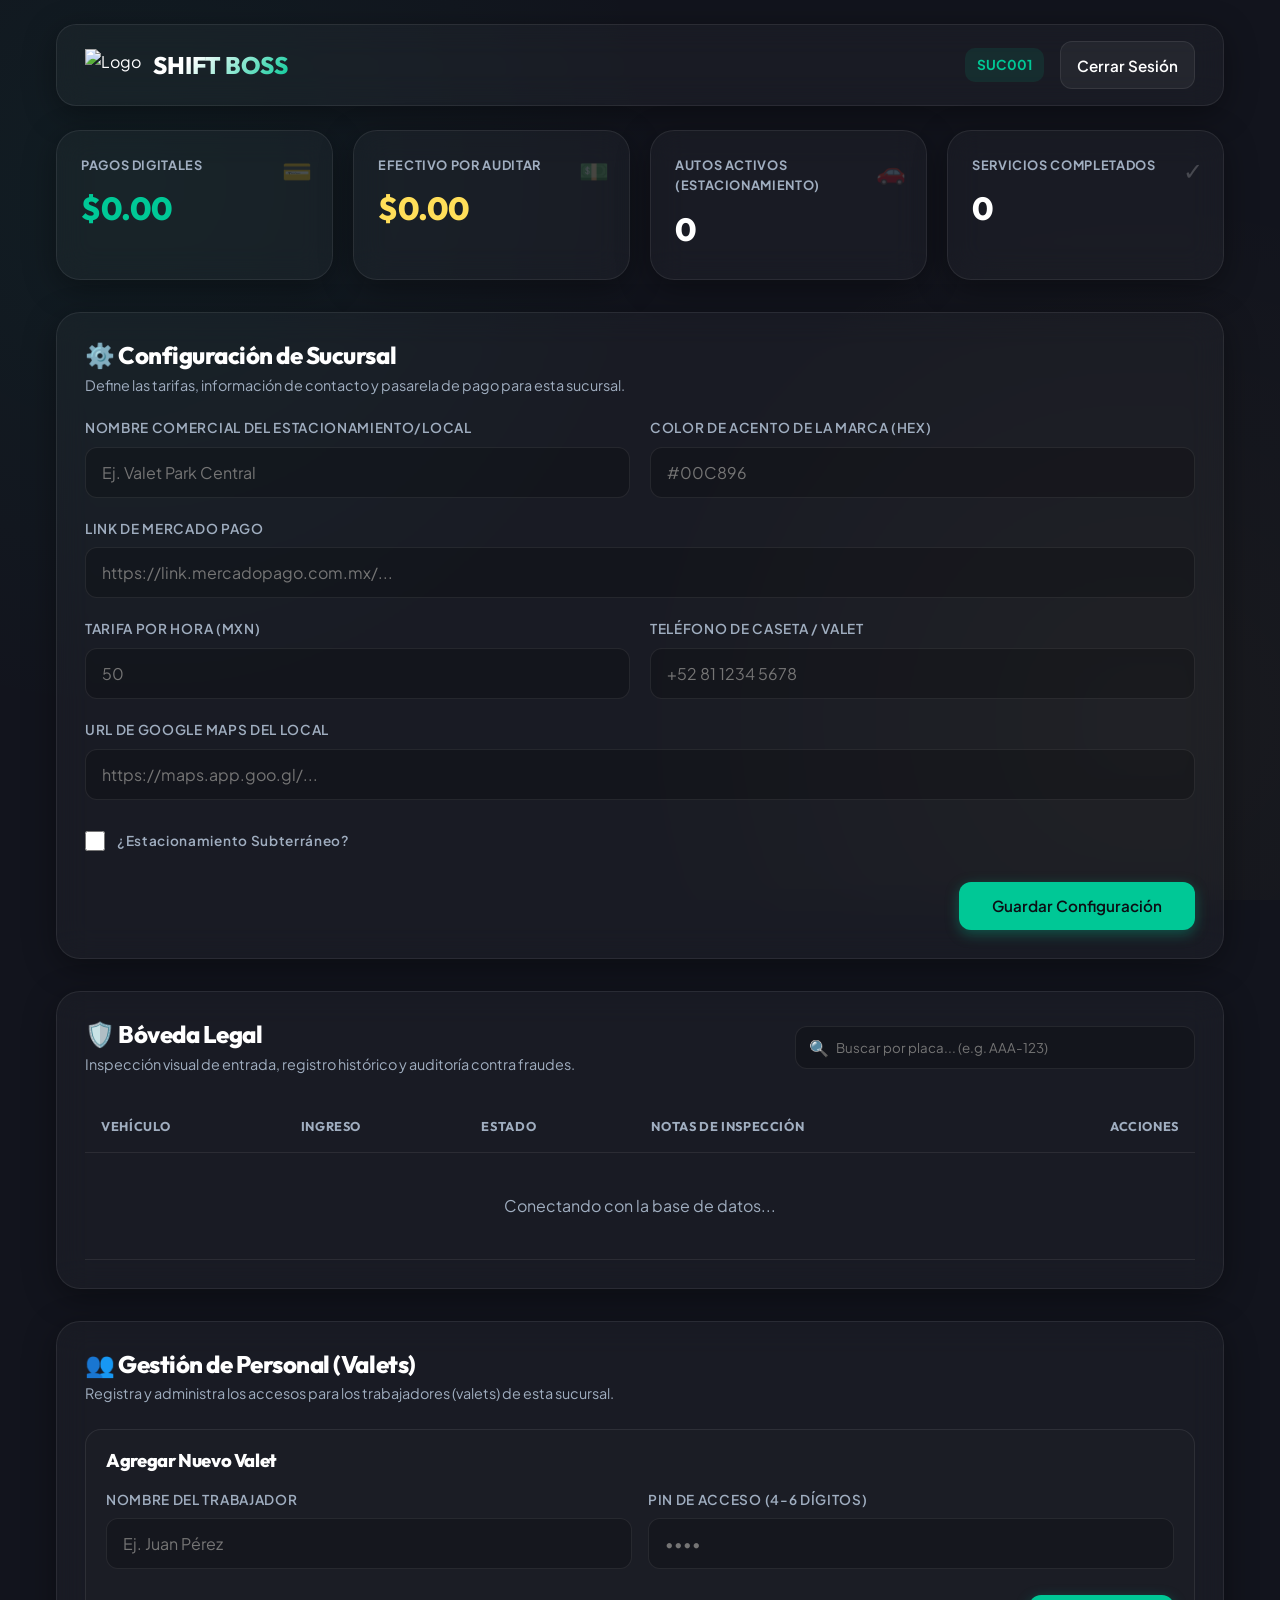
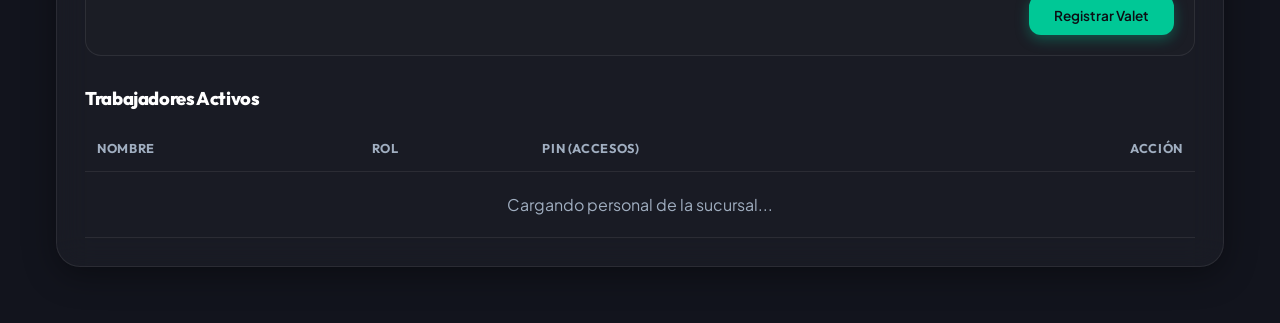
==== commit b6c173b4: "Add files via upload" ====
--- a/boss-dashboard.html
+++ b/boss-dashboard.html
@@ -476,6 +476,60 @@
             </div>
         </section>
 
+        <!-- Gestión de Personal (Valets) -->
+        <section class="glass-panel" style="padding: 28px; margin-top: 32px; margin-bottom: 32px;">
+            <div style="margin-bottom: 24px;">
+                <h2 style="font-family: var(--font-title); margin-bottom: 4px;">👥 Gestión de Personal (Valets)</h2>
+                <p style="font-size: 0.9rem; color: var(--text-secondary);">
+                    Registra y administra los accesos para los trabajadores (valets) de esta sucursal.
+                </p>
+            </div>
+
+            <div style="display: grid; grid-template-columns: 1fr; gap: 32px;">
+                <!-- Formulario Agregar Empleado -->
+                <div style="background: rgba(255, 255, 255, 0.01); border: 1px solid var(--border-color); padding: 20px; border-radius: 16px;">
+                    <h3 style="font-family: var(--font-title); font-size: 1.15rem; margin-bottom: 16px; color: #FFFFFF;">Agregar Nuevo Valet</h3>
+                    <form id="add-valet-form" style="display: grid; grid-template-columns: repeat(2, 1fr); gap: 16px;">
+                        <div class="form-group" style="margin-bottom: 0;">
+                            <label for="valet-name-input" class="form-label">Nombre del Trabajador</label>
+                            <input type="text" id="valet-name-input" class="form-control" placeholder="Ej. Juan Pérez" required autocomplete="off">
+                        </div>
+                        <div class="form-group" style="margin-bottom: 0;">
+                            <label for="valet-pin-input" class="form-label">PIN de Acceso (4-6 dígitos)</label>
+                            <input type="password" id="valet-pin-input" class="form-control" placeholder="••••" maxlength="6" inputmode="numeric" pattern="[0-9]{4,6}" required>
+                        </div>
+                        <div style="grid-column: span 2; text-align: right; margin-top: 10px;">
+                            <button type="submit" id="btn-add-valet" class="btn btn-primary" style="padding: 10px 24px; font-size: 0.85rem; min-height: 40px;">Registrar Valet</button>
+                        </div>
+                    </form>
+                </div>
+
+                <!-- Tabla de Personal -->
+                <div>
+                    <h3 style="font-family: var(--font-title); font-size: 1.15rem; margin-bottom: 16px; color: #FFFFFF;">Trabajadores Activos</h3>
+                    <div class="table-responsive">
+                        <table class="vault-table" style="width: 100%; border-collapse: collapse; text-align: left;">
+                            <thead>
+                                <tr style="border-bottom: 1px solid var(--border-color);">
+                                    <th style="padding: 12px; color: var(--text-secondary); font-size: 0.8rem; text-transform: uppercase;">Nombre</th>
+                                    <th style="padding: 12px; color: var(--text-secondary); font-size: 0.8rem; text-transform: uppercase;">Rol</th>
+                                    <th style="padding: 12px; color: var(--text-secondary); font-size: 0.8rem; text-transform: uppercase;">PIN (Accesos)</th>
+                                    <th style="padding: 12px; color: var(--text-secondary); font-size: 0.8rem; text-transform: uppercase; text-align: right;">Acción</th>
+                                </tr>
+                            </thead>
+                            <tbody id="valets-table-body">
+                                <tr>
+                                    <td colspan="4" style="text-align: center; color: var(--text-secondary); padding: 20px 0;">
+                                        Cargando personal de la sucursal...
+                                    </td>
+                                </tr>
+                            </tbody>
+                        </table>
+                    </div>
+                </div>
+            </div>
+        </section>
+
     </div>
 
     <!-- MODAL DETALLES AUTO (BÓVEDA LEGAL) -->
@@ -515,7 +569,11 @@
             where,
             doc,
             getDoc,
-            setDoc
+            setDoc,
+            addDoc,
+            deleteDoc,
+            getDocs,
+            serverTimestamp
         } from "https://www.gstatic.com/firebasejs/10.8.0/firebase-firestore.js";
 
         // Protección de Ruta
@@ -827,6 +885,127 @@
 
             modalDetalle.style.display = 'flex';
         }
+
+        // --- GESTIÓN DE PERSONAL (VALETS) EN TIEMPO REAL ---
+
+        // Listar y escuchar en tiempo real a los trabajadores (valets)
+        const valetsTableBody = document.getElementById('valets-table-body');
+        const qValets = query(
+            collection(db, "usuarios"),
+            where("sucursalId", "==", sucursal)
+        );
+
+        onSnapshot(qValets, (snapshot) => {
+            valetsTableBody.innerHTML = '';
+            
+            if (snapshot.empty) {
+                valetsTableBody.innerHTML = `
+                    <tr>
+                        <td colspan="4" style="text-align: center; color: var(--text-secondary); padding: 20px 0;">
+                            No hay trabajadores registrados para esta sucursal.
+                        </td>
+                    </tr>`;
+                return;
+            }
+
+            snapshot.forEach((userDoc) => {
+                const uData = userDoc.data();
+                const uId = userDoc.id;
+                
+                const row = document.createElement('tr');
+                row.style.borderBottom = '1px solid var(--border-color)';
+                
+                const isBoss = uData.rol === 'boss';
+                const roleBadge = isBoss 
+                    ? '<span class="status-badge status-pagado" style="font-size: 0.7rem; padding: 2px 8px;">Boss (Admin)</span>' 
+                    : '<span class="status-badge status-estacionado" style="font-size: 0.7rem; padding: 2px 8px;">Valet</span>';
+                
+                // Botón de eliminar (deshabilitado para el administrador)
+                const deleteAction = isBoss 
+                    ? `<span style="font-size: 0.8rem; color: var(--text-secondary); font-style: italic;">Administrador</span>` 
+                    : `<button class="btn btn-secondary btn-delete-valet" data-id="${uId}" style="padding: 6px 12px; font-size: 0.75rem; min-height: 28px; border-color: var(--danger); color: var(--danger);">Eliminar</button>`;
+
+                row.innerHTML = `
+                    <td style="padding: 12px; font-weight: 600; color: #FFFFFF;">${uData.nombre || 'Sin nombre'}</td>
+                    <td style="padding: 12px;">${roleBadge}</td>
+                    <td style="padding: 12px; font-family: monospace; font-size: 0.95rem;">${uData.pin}</td>
+                    <td style="padding: 12px; text-align: right;">${deleteAction}</td>
+                `;
+                valetsTableBody.appendChild(row);
+            });
+
+            // Registrar listeners para botones de eliminar
+            document.querySelectorAll('.btn-delete-valet').forEach(btn => {
+                btn.onclick = async (e) => {
+                    const docId = e.target.getAttribute('data-id');
+                    if (confirm("¿Estás seguro de que deseas eliminar este trabajador del valet? Perderá el acceso de inmediato.")) {
+                        try {
+                            const spinner = document.getElementById('loading-spinner');
+                            spinner.style.display = 'flex';
+                            
+                            await deleteDoc(doc(db, "usuarios", docId));
+                            
+                            alert("Trabajador eliminado exitosamente.");
+                        } catch (err) {
+                            console.error("Error al eliminar trabajador:", err);
+                            alert("Error al eliminar el trabajador.");
+                        } finally {
+                            document.getElementById('loading-spinner').style.display = 'none';
+                        }
+                    }
+                };
+            });
+        });
+
+        // Registro de Nuevo Valet
+        document.getElementById('add-valet-form').addEventListener('submit', async (e) => {
+            e.preventDefault();
+            
+            const name = document.getElementById('valet-name-input').value.trim();
+            const pin = document.getElementById('valet-pin-input').value.trim();
+            
+            if (pin.length < 4 || isNaN(pin)) {
+                alert("El PIN debe tener entre 4 y 6 dígitos numéricos.");
+                return;
+            }
+
+            const spinner = document.getElementById('loading-spinner');
+            spinner.style.display = 'flex';
+
+            try {
+                // Verificar si ya existe un usuario con este PIN en esta sucursal
+                const qCheck = query(
+                    collection(db, "usuarios"),
+                    where("sucursalId", "==", sucursal),
+                    where("pin", "==", pin)
+                );
+                const checkSnap = await getDocs(qCheck);
+                
+                if (!checkSnap.empty) {
+                    alert("Este PIN ya está asignado a otro usuario de tu sucursal. Elige uno diferente.");
+                    spinner.style.display = 'none';
+                    return;
+                }
+
+                // Crear el nuevo usuario valet
+                await addDoc(collection(db, "usuarios"), {
+                    sucursalId: sucursal,
+                    nombre: name,
+                    pin: pin,
+                    rol: 'valet',
+                    activo: true,
+                    createdAt: serverTimestamp()
+                });
+
+                document.getElementById('add-valet-form').reset();
+                alert("Trabajador registrado exitosamente.");
+            } catch (err) {
+                console.error("Error al registrar valet:", err);
+                alert("Ocurrió un error al registrar al valet.");
+            } finally {
+                spinner.style.display = 'none';
+            }
+        });
     </script>
 </body>
 </html>
